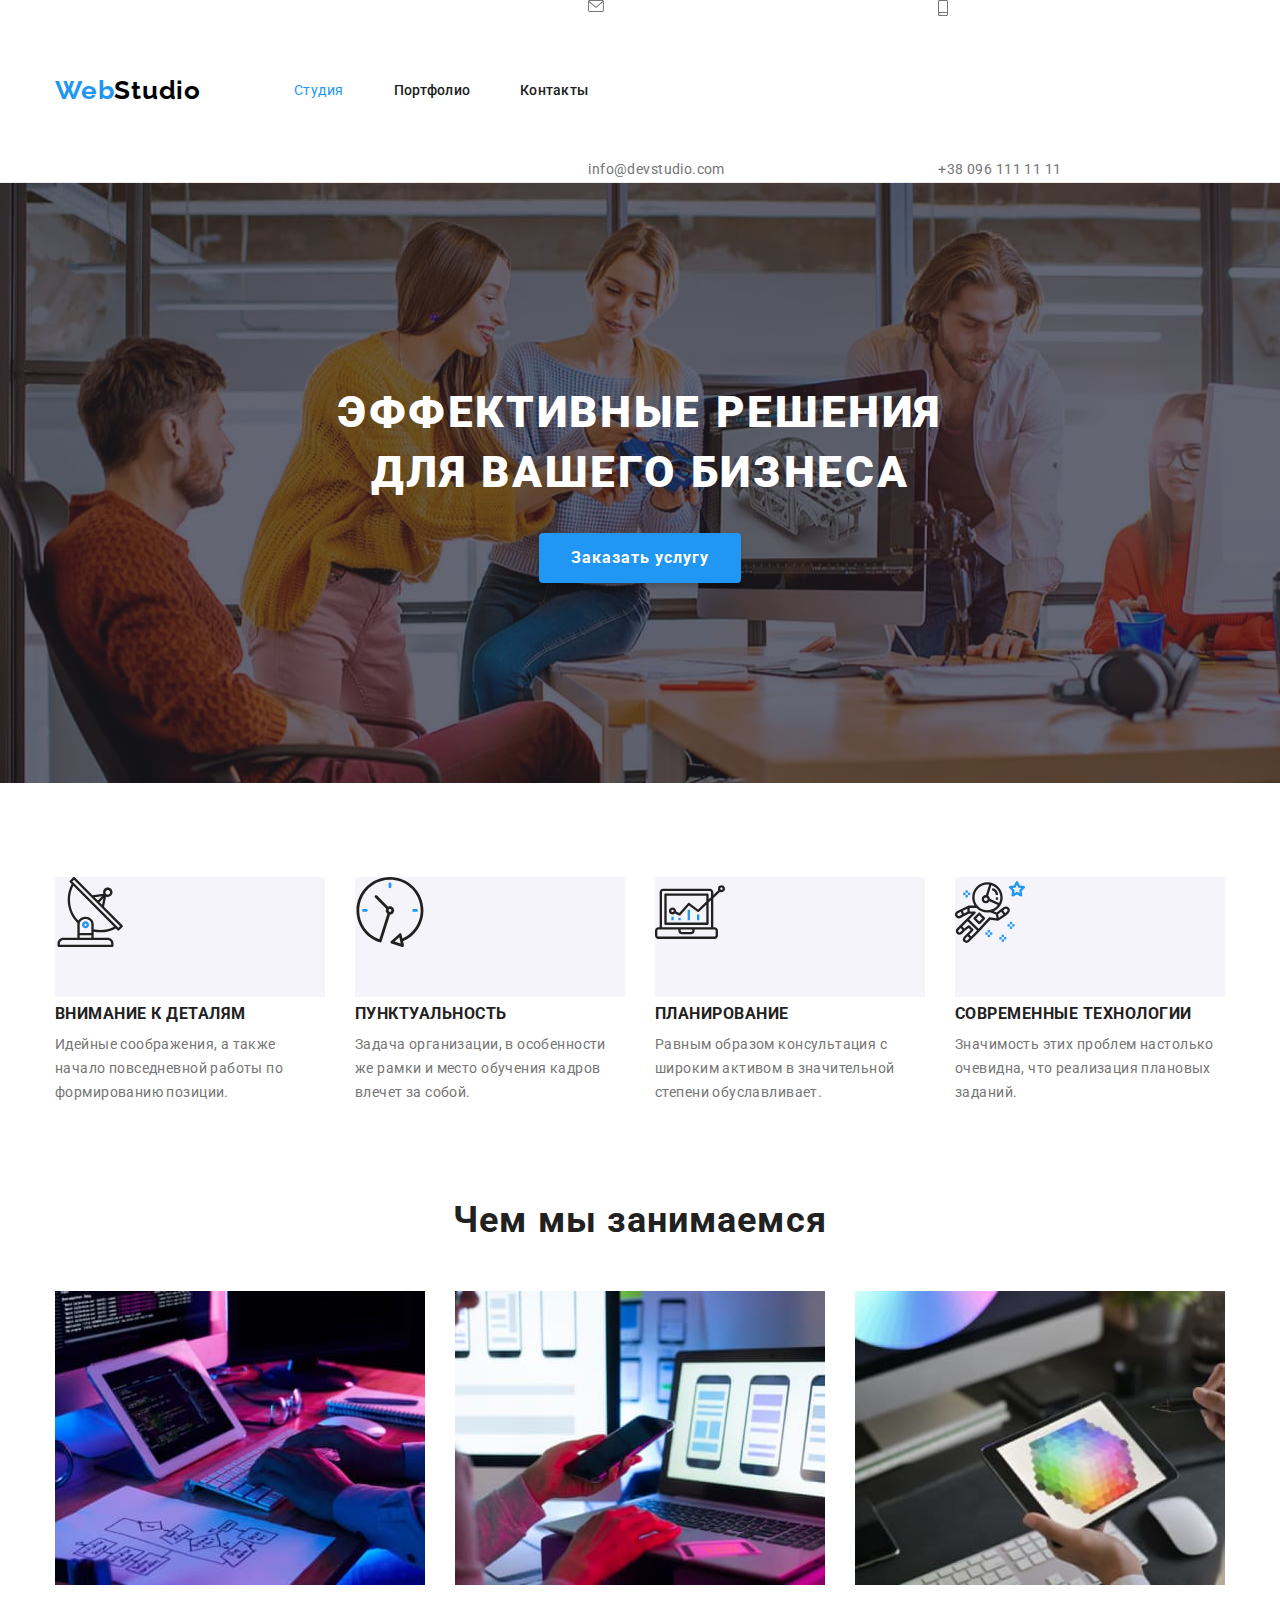
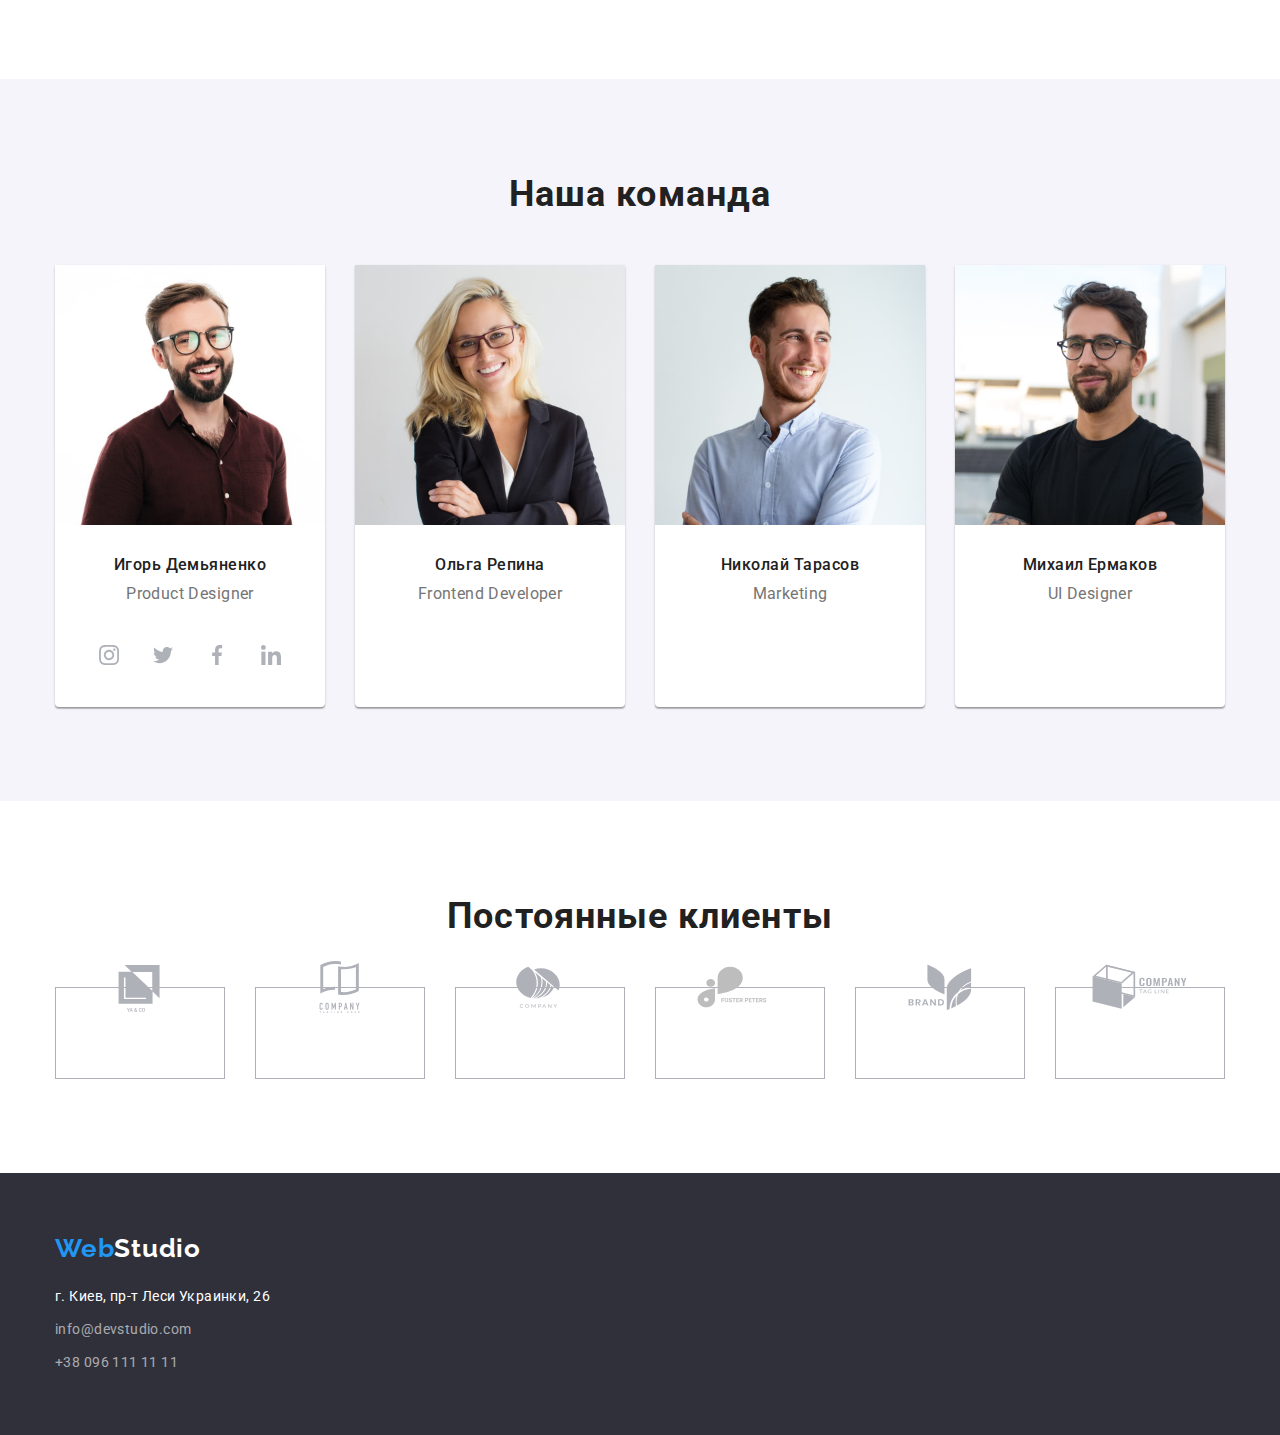
==== index.html @ 969d3e9b "почала ставити свг" ====
<!DOCTYPE html>
<html lang="ru">
  <head class="page-header">
    <meta charset="UTF-8" />
    <meta http-equiv="X-UA-Compatible" content="IE=edge" />
    <meta name="viewport" content="width=device-width, initial-scale=1.0" />
    <title>Студия</title>
    <link
      href="https://fonts.googleapis.com/css2?family=Raleway:wght@700&family=Roboto:wght@400;500;700;900&display=swap"
      rel="stylesheet"
    />
    <link
      rel="stylesheet"
      href="https://cdn.jsdelivr.net/npm/modern-normalize@1.1.0/modern-normalize.min.css"
    />
    <link rel="stylesheet" href="./css/style.css" />
  </head>
  <body>
    <!-- Хедер -->
    <header>
      <!-- Навігація -->

      <div class="container main-header">
        <nav class="navigation">
          <a href="./index.html" lang="en" class="logo"
            >Web<span class="logo-black">Studio</span></a
          >
          <ul class="site-nav">
            <li class="item-nav">
              <a href="./index.html" class="site-nav current">Студия</a>
            </li>

            <li class="item-nav">
              <a href="./portfolio.html" class="link">Портфолио</a>
            </li>

            <li class="item-nav"><a href="" class="link">Контакты</a></li>
          </ul>
        </nav>

        <!-- Контактна інформація -->
        <ul class="contact-info">
          <li class="item-contact">
            <a href="mailto:info@devstudio.com" class="link-contact">
              <svg>
                <use href="./images/icons.svg#mail" width="16" height="12"></use>
              </svg>
              info@devstudio.com</a
            >
          </li>

          <li class="item-contact">
            <a href="tel:+380961111111" class="link-contact">
              <svg>
                <use href="./images/icons.svg#smartphone" width="10" height="16"></use>
              </svg>
              +38 096 111 11 11</a
            >
          </li>
        </ul>
      </div>
    </header>

    <!-- Основний контент -->
    <main>
      <!-- Герой -->
      <section class="hero">
        <div class="container major">
          <div class="hero-position">
            <h1 class="hero-title">Эффективные решения для вашего бизнеса</h1>
          </div>
          <button type="button" class="button maine">Заказать услугу</button>
        </div>
      </section>

      <!-- Наші особливості -->
      <section class="section peculiarities">
        <div class="container">
          <h2 class="visually-hidden">Наши особенности</h2>
          <ul class="benefits">
            <li class="benefits-item">
              <svg class="benefits-icon">
                <use href="./images/icons.svg#antenna" width="70" height="70"></use>
              </svg>
              <h3 class="subtitle">Внимание к деталям</h3>
              <p>
                Идейные соображения, а также начало повседневной работы по формированию позиции.
              </p>
            </li>

            <li class="benefits-item">
              <svg class="benefits-icon">
                <use href="./images/icons.svg#clock" width="70" height="70"></use>
              </svg>
              <h3 class="subtitle">Пунктуальность</h3>
              <p>
                Задача организации, в особенности же рамки и место обучения кадров влечет за собой.
              </p>
            </li>

            <li class="benefits-item">
              <svg class="benefits-icon">
                <use href="./images/icons.svg#diagram" width="70" height="70"></use>
              </svg>
              <h3 class="subtitle">Планирование</h3>
              <p>
                Равным образом консультация с широким активом в значительной степени обуславливает.
              </p>
            </li>

            <li class="benefits-item">
              <svg class="benefits-icon">
                <use href="./images/icons.svg#astronaut" width="70" height="70"></use>
              </svg>
              <h3 class="subtitle">Современные технологии</h3>
              <p>Значимость этих проблем настолько очевидна, что реализация плановых заданий.</p>
            </li>
          </ul>
        </div>
      </section>

      <!-- Чим ми займаємося -->

      <section class="section">
        <div class="container">
          <h2 class="title">Чем мы занимаемся</h2>
          <ul class="services">
            <li class="services-item">
              <img src="./images/work/img.jpg" alt="Пишем код" width="370" height="294" />
            </li>

            <li class="services-item">
              <img src="./images/work/img1.jpg" alt="Дизайн страницы" width="370" height="294" />
            </li>

            <li class="services-item">
              <img
                src="./images/work/img2.jpg"
                alt="Дизайнерское оформление"
                width="370"
                height="294"
              />
            </li>
          </ul>
        </div>
      </section>

      <!-- Наша команда -->
      <section class="section team">
        <div class="container">
          <h2 class="title">Наша команда</h2>
          <ul class="employee-list">
            <li class="employee-card">
              <img
                src="./images/employees/img3.jpg"
                alt="Фото Игоря Демьяненко"
                width="270"
                height="260"
                class="photo"
              />
              <div class="employee-info">
                <h3 class="caption-team">Игорь Демьяненко</h3>
                <p lang="en" class="text">Product Designer</p>
                <ul class="social-list list">
                  <li class="social-list-item">
                    <a href="" class="social-list-link">
                      <svg class="socail-list-icon" width="20" height="20">
                        <use href="./images/icons.svg#instagram"></use>
                      </svg>
                    </a>
                  </li>
                  <li class="social-list-item">
                    <a href="" class="social-list-link">
                      <svg class="socail-list-icon" width="20" height="20">
                        <use href="./images/icons.svg#twitter"></use>
                      </svg>
                    </a>
                  </li>
                  <li class="social-list-item">
                    <a href="" class="social-list-link">
                      <svg class="socail-list-icon" width="20" height="20">
                        <use href="./images/icons.svg#facebook"></use>
                      </svg>
                    </a>
                  </li>
                  <li class="social-list-item">
                    <a href="" class="social-list-link">
                      <svg class="socail-list-icon" width="20" height="20">
                        <use href="./images/icons.svg#linkedin"></use>
                      </svg>
                    </a>
                  </li>
                </ul>
              </div>
            </li>

            <li class="employee-card">
              <img
                src="./images/employees/img4.jpg"
                alt="Фото Ольги Репиной"
                width="270"
                height="260"
                class="photo"
              />
              <div class="employee-info">
                <h3 class="caption-team">Ольга Репина</h3>
                <p lang="en" class="text">Frontend Developer</p>
              </div>
            </li>

            <li class="employee-card">
              <img
                src="./images/employees/img5.jpg"
                alt="Фото Николая Тарасова"
                width="270"
                height="260"
                class="photo"
              />
              <div class="employee-info">
                <h3 class="caption-team">Николай Тарасов</h3>
                <p lang="en" class="text">Marketing</p>
              </div>
            </li>

            <li class="employee-card">
              <img
                src="./images/employees/img6.jpg"
                alt="Фото Михаила Ермакова"
                width="270"
                height="260"
                class="photo"
              />
              <div class="employee-info">
                <h3 class="caption-team">Михаил Ермаков</h3>
                <p lang="en" class="text">UI Designer</p>
              </div>
            </li>
          </ul>
        </div>
      </section>
    </main>

    <section class="section">
      <div class="container">
        <h2 class="title">Постоянные клиенты</h2>
        <ul class="clients-list">
          <li class="clients-item">
            <svg class="clients-icon">
              <use href="./images/icons.svg#logo1" widht="106" height="60"></use>
            </svg>
          </li>
          <li class="clients-item">
            <svg class="clients-icon">
              <use href="./images/icons.svg#logo2" widht="106" height="60"></use>
            </svg>
          </li>
          <li class="clients-item">
            <svg class="clients-icon">
              <use href="./images/icons.svg#logo3" widht="106" height="60"></use>
            </svg>
          </li>
          <li class="clients-item">
            <svg class="clients-icon">
              <use href="./images/icons.svg#logo4" widht="106" height="60"></use>
            </svg>
          </li>
          <li class="clients-item">
            <svg class="clients-icon">
              <use href="./images/icons.svg#logo5" widht="106" height="60"></use>
            </svg>
          </li>
          <li class="clients-item">
            <svg class="clients-icon">
              <use href="./images/icons.svg#logo6" widht="106" height="60"></use>
            </svg>
          </li>
        </ul>
      </div>
    </section>

    <!-- Футер -->
    <footer class="footer basement">
      <div class="container">
        <a href="./index.html" lang="en" class="logo footer">
          Web<span class="logo-white footer">Studio</span></a
        >
        <address>
          <ul class="end-page">
            <li class="address footer-entrance">г. Киев, пр-т Леси Украинки, 26</li>

            <li class="footer-entrance">
              <a href="mailto:info@devstudio.com" class="contact">info@devstudio.com</a>
            </li>

            <li>
              <a href="tel:+380961111111" class="contact">+38 096 111 11 11</a>
            </li>
          </ul>
        </address>
      </div>
    </footer>
  </body>
</html>
---- css/style.css ----
h1,
h2,
h3,
h4,
h5,
h6,
p {
  margin-top: 0;
  margin-bottom: 0;
}

ul,
ol {
  margin-top: 0;
  margin-bottom: 0;
  padding-left: 0;
  list-style: none;
}

img {
  display: block;
}

a {
  text-decoration: none;
}

/* Змінні */
:root {
  --primary-text-color: #757575;
  --title-text-color: #212121;
  --accent-color: #2196f3;
  --background-dark: #2f303a;
  --contrasting-color: #ffffff;
}

/* Боді */
body {
  background-color: var(--contrasting-color);
  color: var(--primary-text-color);
  font-family: Roboto, sans-serif;
  font-size: 14px;
  line-height: 1.71;
  letter-spacing: 0.03em;
}

.button {
  color: var(--contrasting-color);
  background-color: var(--accent-color);
  border: none;
  font-family: inherit;
  cursor: pointer;
  font-weight: 500;
  font-size: 16px;
  line-height: 1.62;
  letter-spacing: 0.03em;
  border-radius: 4px;
}

/* =====================Загальні стилі=============== */

/* ==================Навігація===================== */

header {
  border-bottom: 1px solid #ececec;
}

.container {
  width: 1200px;
  margin-left: auto;
  margin-right: auto;
  padding-left: 15px;
  padding-right: 15px;
}

.section {
  padding-bottom: 94px;
  padding-top: 94px;
}

.main-header,
.site-nav,
.navigation,
.item-nav {
  display: flex;
  align-items: center;
}

.logo {
  font-family: Raleway, sans-serif;
  color: var(--accent-color);
  font-weight: 700;
  font-size: 26px;
  line-height: 1.19;
  letter-spacing: 0.03em;
  margin-right: 93px;
}

.link,
.current {
  color: var(--title-text-color);
  padding: 32px 0;
  display: block;
}

.logo-black {
  color: #000000;
}

.logo-white {
  color: var(--contrasting-color);
}

.site-nav .item-nav:not(:last-child) {
  margin-right: 50px;
}

.site-nav .link {
  font-weight: 500;
  line-height: 1.14;
  letter-spacing: 0.02em;
}

.site-nav .link:hover,
.site-nav .link:focus {
  color: var(--accent-color);
}

.site-nav.current {
  color: var(--accent-color);
}

/* ===================/Навігація====================== */

/* ===================Контактна інформація=========== */

.contact-info {
  display: flex;
  margin-left: auto;
}

.contact-info .link-contact {
  color: var(--primary-text-color);
}

.contact-info .link-contact:hover,
.contact-info .link-contact:focus {
  color: var(--accent-color);
}

.contact-info .item-contact + .item-contact {
  margin-left: 50px;
}

.link-contact {
  padding: 32px 0;
}

/* ===================/Контактна інформація=========== */

.visually-hidden {
  position: absolute;
  width: 1px;
  height: 1px;
  padding: 0;
  margin: -1px;
  overflow: hidden;
  clip: rect(0, 0, 0, 0);
  white-space: nowrap;
  border: 0;
}

.address {
  color: var(--contrasting-color);
  font-style: normal;
}

.contact {
  color: rgba(255, 255, 255, 0.6);
  font-style: normal;
}

.contact:hover,
.contact:focus {
  color: var(--accent-color);
}

.footer {
  background-color: var(--background-dark);
}

.basement {
  padding-top: 60px;
  padding-bottom: 60px;
}

.end-page {
  margin-top: 20px;
}
.footer-entrance {
  margin-bottom: 9px;
}
/* =====================/Загальні стилі=============== */

/* =====================Студія======================== */

/* ====================Герой=========================== */
.hero {
  background-color: var(--background-dark);
  padding: 200px 0;
  background-image: linear-gradient(rgba(47, 48, 58, 0.4), rgba(47, 48, 58, 0.4)),
    url(../images/backgroundimage.jpg);
  background-color: #c4c4c4;
  max-width: 1600px;
  background-size: cover;
}

.container.major {
  text-align: center;
}

.hero-position {
  display: flex;
  justify-content: center;
}

.hero-title {
  color: var(--contrasting-color);
  font-weight: 900;
  font-size: 44px;
  line-height: 1.36;
  text-transform: uppercase;
  letter-spacing: 0.06em;
  width: 696px;
}

.maine {
  display: inline-block;
  padding: 10px 32px;
  font-weight: 700;
  font-size: 16px;
  line-height: 1.88;
  text-align: center;
  letter-spacing: 0.06em;
  box-shadow: 0px 4px 4px rgba(0, 0, 0, 0.15);
  margin-top: 30px;
}

.button.maine:hover,
.button.maine:focus {
  background-color: #188ce8;
}

/* ====================/Герой=========================== */

/* ====================Наши особенности================== */

.peculiarities {
  padding-bottom: 0;
}
.subtitle {
  color: var(--title-text-color);
  font-weight: 700;
  line-height: 1.14;
  letter-spacing: 0.03em;
  text-transform: uppercase;
  margin-bottom: 10px;
}

.benefits {
  display: flex;
}

.benefits-item {
  min-width: 270px;
}

.benefits .benefits-item:not(:last-child) {
  margin-right: 30px;
}

.benefits-icon {
  width: 270px;
  height: 120px;
  background-color: #f5f4fa;
}

/* =======================/Наши особенности==================== */

/* ========================Чем мы занимаемся==================== */

.title {
  color: var(--title-text-color);
  font-weight: 700;
  font-size: 36px;
  line-height: 1.17;
  text-align: center;
  letter-spacing: 0.03em;
  margin-bottom: 50px;
}

.services {
  display: flex;
}

.services .services-item:not(:last-child) {
  margin-right: 30px;
}

/* ========================/Чем мы занимаемся==================== */

/* ======================== Наша команда ========================*/

.team {
  background-color: #f5f4fa;
}
.employee-list {
  display: flex;
  flex-wrap: wrap;
  gap: 30px;
}

.employee-card {
  flex-basis: calc(100%-90px / 4);
  box-shadow: 0px 1px 3px rgba(0, 0, 0, 0.12), 0px 1px 1px rgba(0, 0, 0, 0.14),
    0px 2px 1px rgba(0, 0, 0, 0.2);
  border-radius: 0px 0px 4px 4px;
  width: 270px;
  background-color: var(--contrasting-color);
}

.employee-info {
  padding: 30px 0;
}

.caption-team {
  font-weight: 500;
  font-size: 16px;
  line-height: 1.19;
  letter-spacing: 0.03em;
  color: var(--title-text-color);
  text-align: center;
  margin-bottom: 10px;
}

.text {
  font-size: 16px;
  line-height: 1.19;
  padding-bottom: 30px;
  text-align: center;
}

.social-list {
  display: flex;
  justify-content: center;
  gap: 10px;
}

.social-list-link {
  display: flex;
  justify-content: center;
  align-items: center;
  width: 44px;
  height: 44px;
  border-radius: 50%;
  background-color: #ffffff;
}

.social-list-link:hover,
.social-list-link:focus {
  background-color: var(--contrasting-color);
}

.socail-list-icon {
  fill: #afb1b8;
}

.social-list-link:hover .socail-list-icon,
.social-list-link:focus .socail-list-icon {
  background-color: var(--accent-color);
}

/* =========================Постоянные клиенты================= */
.clients-list {
  display: flex;
  justify-content: center;
  align-items: center;
  gap: 30px;
}

.clients-item {
  display: flex;
  justify-content: center;
  align-items: center;
  border: 1px solid #afb1b8;
  width: 170px;
  height: 92px;
}

.clients-list .clients-item:hover,
.clients-list .clients-item:focus {
  border-color: var(--accent-color);
}

.clients-icon {
  fill: #afb1b8;
}

.clients-icon:hover,
.clients-icon:focus {
  fill: var(--accent-color);
}
/*  ======================/Студія============================ */

/* ======================Портфоліо=========================== */
/* =======================Фильтр============================== */

.button.secondary {
  display: inline-block;
  padding: 6px 22px;
  color: #212121;
  background-color: #f5f4fa;
}

.button.secondary:hover,
.button.secondary:focus {
  color: var(--contrasting-color);
  background-color: var(--accent-color);
}

.button.secondary.current {
  background-color: var(--accent-color);
  color: var(--contrasting-color);
}

.filter {
  display: flex;
  justify-content: center;
  margin-bottom: 50px;
}

.filter .filter-item:not(:last-child) {
  margin-right: 8px;
}

/* =======================/Фильтр============================== */

/* =======================Картотека проектов====================== */
.subject {
  font-weight: 700;
  font-size: 18px;
  line-height: 2;
  letter-spacing: 0.06em;
  color: var(--title-text-color);
  margin-bottom: 4px;
}

.name-projects {
  font-size: 16px;
  line-height: 1.88;
  padding-top: 20px;
  padding-bottom: 20px;
  padding-left: 24px;
  padding-right: 24px;
  border: 1px solid #eeeeee;
}

.card-set {
  display: flex;
  flex-wrap: wrap;
  column-gap: 30px;
  row-gap: 30px;
}

.item {
  width: 370px;
  flex-basis: calc(100%-60px / 3);
}

.item:hover,
.item:focus {
  box-shadow: 0px 1px 1px rgba(0, 0, 0, 0.12), 0px 4px 4px rgba(0, 0, 0, 0.06),
    1px 4px 6px rgba(0, 0, 0, 0.16);
}

/* =======================/Картотека проектов====================== */
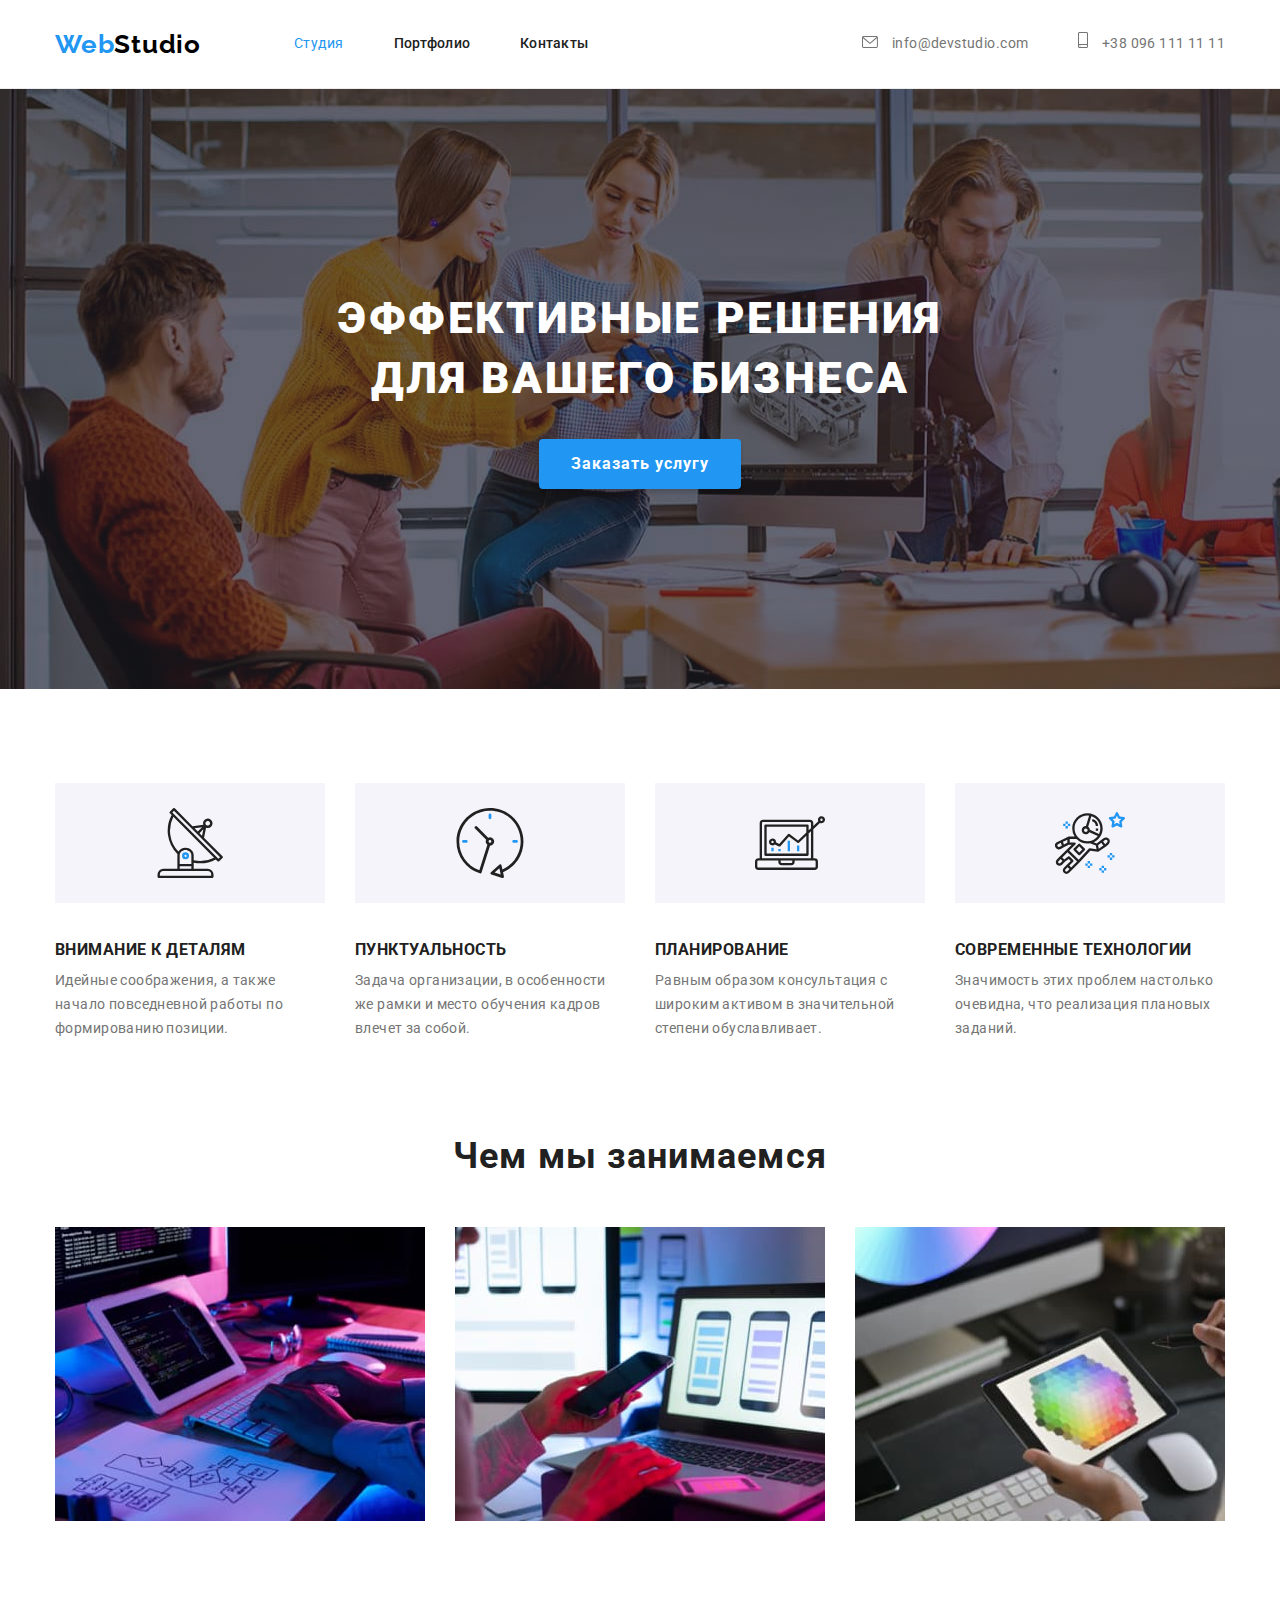
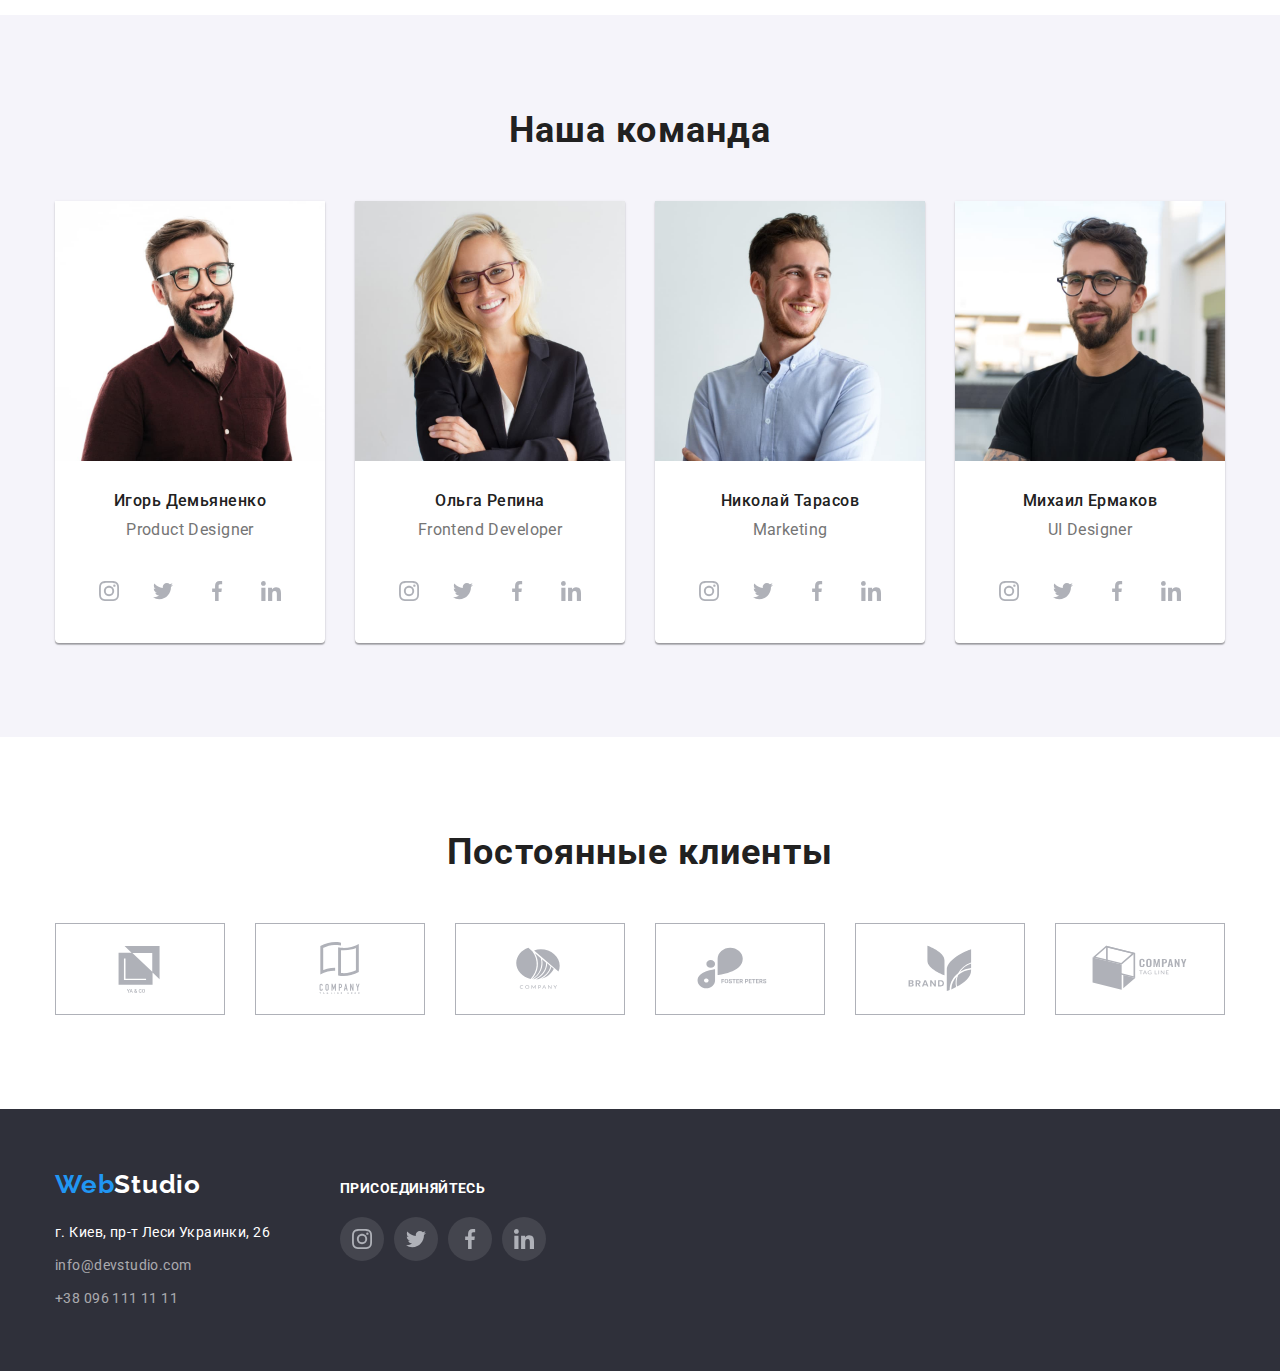
==== commit cb654e1d: "внесла svg" ====
--- a/index.html
+++ b/index.html
@@ -42,8 +42,8 @@
         <ul class="contact-info">
           <li class="item-contact">
             <a href="mailto:info@devstudio.com" class="link-contact">
-              <svg>
-                <use href="./images/icons.svg#mail" width="16" height="12"></use>
+              <svg class="contact-mail">
+                <use href="./images/icons.svg#mail"></use>
               </svg>
               info@devstudio.com</a
             >
@@ -51,8 +51,8 @@
 
           <li class="item-contact">
             <a href="tel:+380961111111" class="link-contact">
-              <svg>
-                <use href="./images/icons.svg#smartphone" width="10" height="16"></use>
+              <svg class="contact-phone">
+                <use href="./images/icons.svg#smartphone"></use>
               </svg>
               +38 096 111 11 11</a
             >
@@ -74,13 +74,14 @@
       </section>
 
       <!-- Наші особливості -->
+
       <section class="section peculiarities">
         <div class="container">
           <h2 class="visually-hidden">Наши особенности</h2>
           <ul class="benefits">
             <li class="benefits-item">
-              <svg class="benefits-icon">
-                <use href="./images/icons.svg#antenna" width="70" height="70"></use>
+              <svg class="benefits-icon" width="70" height="70">
+                <use href="./images/icons.svg#antenna"></use>
               </svg>
               <h3 class="subtitle">Внимание к деталям</h3>
               <p>
@@ -89,8 +90,8 @@
             </li>
 
             <li class="benefits-item">
-              <svg class="benefits-icon">
-                <use href="./images/icons.svg#clock" width="70" height="70"></use>
+              <svg class="benefits-icon" width="70" height="70">
+                <use href="./images/icons.svg#clock"></use>
               </svg>
               <h3 class="subtitle">Пунктуальность</h3>
               <p>
@@ -99,8 +100,8 @@
             </li>
 
             <li class="benefits-item">
-              <svg class="benefits-icon">
-                <use href="./images/icons.svg#diagram" width="70" height="70"></use>
+              <svg class="benefits-icon" width="70" height="70">
+                <use href="./images/icons.svg#diagram"></use>
               </svg>
               <h3 class="subtitle">Планирование</h3>
               <p>
@@ -109,8 +110,8 @@
             </li>
 
             <li class="benefits-item">
-              <svg class="benefits-icon">
-                <use href="./images/icons.svg#astronaut" width="70" height="70"></use>
+              <svg class="benefits-icon" width="70" height="70">
+                <use href="./images/icons.svg#astronaut"></use>
               </svg>
               <h3 class="subtitle">Современные технологии</h3>
               <p>Значимость этих проблем настолько очевидна, что реализация плановых заданий.</p>
@@ -161,7 +162,7 @@
               <div class="employee-info">
                 <h3 class="caption-team">Игорь Демьяненко</h3>
                 <p lang="en" class="text">Product Designer</p>
-                <ul class="social-list list">
+                <ul class="social-list">
                   <li class="social-list-item">
                     <a href="" class="social-list-link">
                       <svg class="socail-list-icon" width="20" height="20">
@@ -205,6 +206,36 @@
               <div class="employee-info">
                 <h3 class="caption-team">Ольга Репина</h3>
                 <p lang="en" class="text">Frontend Developer</p>
+                <ul class="social-list">
+                  <li class="social-list-item">
+                    <a href="" class="social-list-link">
+                      <svg class="socail-list-icon" width="20" height="20">
+                        <use href="./images/icons.svg#instagram"></use>
+                      </svg>
+                    </a>
+                  </li>
+                  <li class="social-list-item">
+                    <a href="" class="social-list-link">
+                      <svg class="socail-list-icon" width="20" height="20">
+                        <use href="./images/icons.svg#twitter"></use>
+                      </svg>
+                    </a>
+                  </li>
+                  <li class="social-list-item">
+                    <a href="" class="social-list-link">
+                      <svg class="socail-list-icon" width="20" height="20">
+                        <use href="./images/icons.svg#facebook"></use>
+                      </svg>
+                    </a>
+                  </li>
+                  <li class="social-list-item">
+                    <a href="" class="social-list-link">
+                      <svg class="socail-list-icon" width="20" height="20">
+                        <use href="./images/icons.svg#linkedin"></use>
+                      </svg>
+                    </a>
+                  </li>
+                </ul>
               </div>
             </li>
 
@@ -219,6 +250,36 @@
               <div class="employee-info">
                 <h3 class="caption-team">Николай Тарасов</h3>
                 <p lang="en" class="text">Marketing</p>
+                <ul class="social-list">
+                  <li class="social-list-item">
+                    <a href="" class="social-list-link">
+                      <svg class="socail-list-icon" width="20" height="20">
+                        <use href="./images/icons.svg#instagram"></use>
+                      </svg>
+                    </a>
+                  </li>
+                  <li class="social-list-item">
+                    <a href="" class="social-list-link">
+                      <svg class="socail-list-icon" width="20" height="20">
+                        <use href="./images/icons.svg#twitter"></use>
+                      </svg>
+                    </a>
+                  </li>
+                  <li class="social-list-item">
+                    <a href="" class="social-list-link">
+                      <svg class="socail-list-icon" width="20" height="20">
+                        <use href="./images/icons.svg#facebook"></use>
+                      </svg>
+                    </a>
+                  </li>
+                  <li class="social-list-item">
+                    <a href="" class="social-list-link">
+                      <svg class="socail-list-icon" width="20" height="20">
+                        <use href="./images/icons.svg#linkedin"></use>
+                      </svg>
+                    </a>
+                  </li>
+                </ul>
               </div>
             </li>
 
@@ -233,6 +294,36 @@
               <div class="employee-info">
                 <h3 class="caption-team">Михаил Ермаков</h3>
                 <p lang="en" class="text">UI Designer</p>
+                <ul class="social-list">
+                  <li class="social-list-item">
+                    <a href="" class="social-list-link">
+                      <svg class="socail-list-icon" width="20" height="20">
+                        <use href="./images/icons.svg#instagram"></use>
+                      </svg>
+                    </a>
+                  </li>
+                  <li class="social-list-item">
+                    <a href="" class="social-list-link">
+                      <svg class="socail-list-icon" width="20" height="20">
+                        <use href="./images/icons.svg#twitter"></use>
+                      </svg>
+                    </a>
+                  </li>
+                  <li class="social-list-item">
+                    <a href="" class="social-list-link">
+                      <svg class="socail-list-icon" width="20" height="20">
+                        <use href="./images/icons.svg#facebook"></use>
+                      </svg>
+                    </a>
+                  </li>
+                  <li class="social-list-item">
+                    <a href="" class="social-list-link">
+                      <svg class="socail-list-icon" width="20" height="20">
+                        <use href="./images/icons.svg#linkedin"></use>
+                      </svg>
+                    </a>
+                  </li>
+                </ul>
               </div>
             </li>
           </ul>
@@ -245,33 +336,33 @@
         <h2 class="title">Постоянные клиенты</h2>
         <ul class="clients-list">
           <li class="clients-item">
-            <svg class="clients-icon">
-              <use href="./images/icons.svg#logo1" widht="106" height="60"></use>
-            </svg>
-          </li>
-          <li class="clients-item">
-            <svg class="clients-icon">
-              <use href="./images/icons.svg#logo2" widht="106" height="60"></use>
-            </svg>
-          </li>
-          <li class="clients-item">
-            <svg class="clients-icon">
-              <use href="./images/icons.svg#logo3" widht="106" height="60"></use>
-            </svg>
-          </li>
-          <li class="clients-item">
-            <svg class="clients-icon">
-              <use href="./images/icons.svg#logo4" widht="106" height="60"></use>
-            </svg>
-          </li>
-          <li class="clients-item">
-            <svg class="clients-icon">
-              <use href="./images/icons.svg#logo5" widht="106" height="60"></use>
-            </svg>
-          </li>
-          <li class="clients-item">
-            <svg class="clients-icon">
-              <use href="./images/icons.svg#logo6" widht="106" height="60"></use>
+            <svg class="clients-icon" widht="106" height="60">
+              <use href="./images/icons.svg#logo1"></use>
+            </svg>
+          </li>
+          <li class="clients-item">
+            <svg class="clients-icon" widht="106" height="60">
+              <use href="./images/icons.svg#logo2"></use>
+            </svg>
+          </li>
+          <li class="clients-item">
+            <svg class="clients-icon" widht="106" height="60">
+              <use href="./images/icons.svg#logo3"></use>
+            </svg>
+          </li>
+          <li class="clients-item">
+            <svg class="clients-icon" widht="106" height="60">
+              <use href="./images/icons.svg#logo4"></use>
+            </svg>
+          </li>
+          <li class="clients-item">
+            <svg class="clients-icon" widht="106" height="60">
+              <use href="./images/icons.svg#logo5"></use>
+            </svg>
+          </li>
+          <li class="clients-item">
+            <svg class="clients-icon" widht="106" height="60">
+              <use href="./images/icons.svg#logo6"></use>
             </svg>
           </li>
         </ul>
@@ -280,23 +371,58 @@
 
     <!-- Футер -->
     <footer class="footer basement">
-      <div class="container">
-        <a href="./index.html" lang="en" class="logo footer">
-          Web<span class="logo-white footer">Studio</span></a
-        >
-        <address>
-          <ul class="end-page">
-            <li class="address footer-entrance">г. Киев, пр-т Леси Украинки, 26</li>
-
-            <li class="footer-entrance">
-              <a href="mailto:info@devstudio.com" class="contact">info@devstudio.com</a>
-            </li>
-
-            <li>
-              <a href="tel:+380961111111" class="contact">+38 096 111 11 11</a>
+      <div class="container cellar">
+        <div class="company-address">
+          <a href="./index.html" lang="en" class="logo footer">
+            Web<span class="logo-white footer">Studio</span></a
+          >
+          <address>
+            <ul class="end-page">
+              <li class="address footer-entrance">г. Киев, пр-т Леси Украинки, 26</li>
+
+              <li class="footer-entrance">
+                <a href="mailto:info@devstudio.com" class="contact">info@devstudio.com</a>
+              </li>
+
+              <li>
+                <a href="tel:+380961111111" class="contact">+38 096 111 11 11</a>
+              </li>
+            </ul>
+          </address>
+        </div>
+        <div>
+          <p class="subtitle-invitation">присоединяйтесь</p>
+          <ul class="social-list">
+            <li class="social-list-item">
+              <a href="" class="social-list-link-footer">
+                <svg class="socail-list-icon" width="20" height="20">
+                  <use href="./images/icons.svg#instagram"></use>
+                </svg>
+              </a>
+            </li>
+            <li class="social-list-item">
+              <a href="" class="social-list-link-footer">
+                <svg class="socail-list-icon" width="20" height="20">
+                  <use href="./images/icons.svg#twitter"></use>
+                </svg>
+              </a>
+            </li>
+            <li class="social-list-item">
+              <a href="" class="social-list-link-footer">
+                <svg class="socail-list-icon" width="20" height="20">
+                  <use href="./images/icons.svg#facebook"></use>
+                </svg>
+              </a>
+            </li>
+            <li class="social-list-item">
+              <a href="" class="social-list-link-footer">
+                <svg class="socail-list-icon" width="20" height="20">
+                  <use href="./images/icons.svg#linkedin"></use>
+                </svg>
+              </a>
             </li>
           </ul>
-        </address>
+        </div>
       </div>
     </footer>
   </body>
--- a/css/style.css
+++ b/css/style.css
@@ -32,6 +32,8 @@
   --accent-color: #2196f3;
   --background-dark: #2f303a;
   --contrasting-color: #ffffff;
+  --svg-color: #afb1b8;
+  --background-secondary-color: #f5f4fa;
 }
 
 /* Боді */
@@ -156,8 +158,33 @@
   padding: 32px 0;
 }
 
+.contact-mail {
+  width: 16px;
+  height: 12px;
+  fill: #757575;
+  margin-right: 10px;
+}
+
+.contact-phone {
+  width: 10px;
+  height: 16px;
+  fill: #757575;
+  margin-right: 10px;
+}
+
+.contact-mail:hover,
+.contact-mail:focus {
+  fill: var(--accent-color);
+}
+
+.contact-phone:hover,
+.contact-phone:focus {
+  fill: var(--accent-color);
+}
+
 /* ===================/Контактна інформація=========== */
 
+/* ===================Footer============================ */
 .visually-hidden {
   position: absolute;
   width: 1px;
@@ -173,6 +200,7 @@
 .address {
   color: var(--contrasting-color);
   font-style: normal;
+  margin-right: 70px;
 }
 
 .contact {
@@ -200,18 +228,47 @@
 .footer-entrance {
   margin-bottom: 9px;
 }
+
+.subtitle-invitation {
+  color: var(--contrasting-color);
+  font-weight: 700;
+  line-height: 1.14;
+  letter-spacing: 0.03em;
+  text-transform: uppercase;
+  margin-bottom: 20px;
+  margin-top: 12px;
+}
+
+.cellar {
+  display: flex;
+}
+
+.social-list-link-footer {
+  display: flex;
+  justify-content: center;
+  align-items: center;
+  width: 44px;
+  height: 44px;
+  border-radius: 50%;
+  background-color: rgba(255, 255, 255, 0.1);
+}
+
+.social-list-link-footer:hover,
+.social-list-link-footer:focus {
+  background-color: var(--accent-color);
+}
+/* ===================/Footer============================ */
+
 /* =====================/Загальні стилі=============== */
 
 /* =====================Студія======================== */
 
 /* ====================Герой=========================== */
 .hero {
-  background-color: var(--background-dark);
   padding: 200px 0;
   background-image: linear-gradient(rgba(47, 48, 58, 0.4), rgba(47, 48, 58, 0.4)),
     url(../images/backgroundimage.jpg);
   background-color: #c4c4c4;
-  max-width: 1600px;
   background-size: cover;
 }
 
@@ -265,6 +322,7 @@
   letter-spacing: 0.03em;
   text-transform: uppercase;
   margin-bottom: 10px;
+  margin-top: 30px;
 }
 
 .benefits {
@@ -282,7 +340,8 @@
 .benefits-icon {
   width: 270px;
   height: 120px;
-  background-color: #f5f4fa;
+  background-color: var(--background-secondary-color);
+  padding: 25px 100px;
 }
 
 /* =======================/Наши особенности==================== */
@@ -312,8 +371,9 @@
 /* ======================== Наша команда ========================*/
 
 .team {
-  background-color: #f5f4fa;
-}
+  background-color: var(--background-secondary-color);
+}
+
 .employee-list {
   display: flex;
   flex-wrap: wrap;
@@ -363,21 +423,26 @@
   width: 44px;
   height: 44px;
   border-radius: 50%;
-  background-color: #ffffff;
-}
+  background-color: var(--contrasting-color);
+}
+
+/* .social-list-link:hover,
+.social-list-link:focus {
+  background-color: var(--contrasting-color);
+} */
 
 .social-list-link:hover,
 .social-list-link:focus {
-  background-color: var(--contrasting-color);
+  background-color: var(--accent-color);
 }
 
 .socail-list-icon {
-  fill: #afb1b8;
-}
-
-.social-list-link:hover .socail-list-icon,
-.social-list-link:focus .socail-list-icon {
-  background-color: var(--accent-color);
+  fill: var(--svg-color);
+}
+
+.socail-list-icon:hover,
+.socail-list-icon:focus {
+  fill: var(--contrasting-color);
 }
 
 /* =========================Постоянные клиенты================= */
@@ -386,13 +451,14 @@
   justify-content: center;
   align-items: center;
   gap: 30px;
+  flex-wrap: wrap;
 }
 
 .clients-item {
   display: flex;
   justify-content: center;
   align-items: center;
-  border: 1px solid #afb1b8;
+  border: 1px solid var(--svg-color);
   width: 170px;
   height: 92px;
 }
@@ -403,7 +469,7 @@
 }
 
 .clients-icon {
-  fill: #afb1b8;
+  fill: var(--svg-color);
 }
 
 .clients-icon:hover,
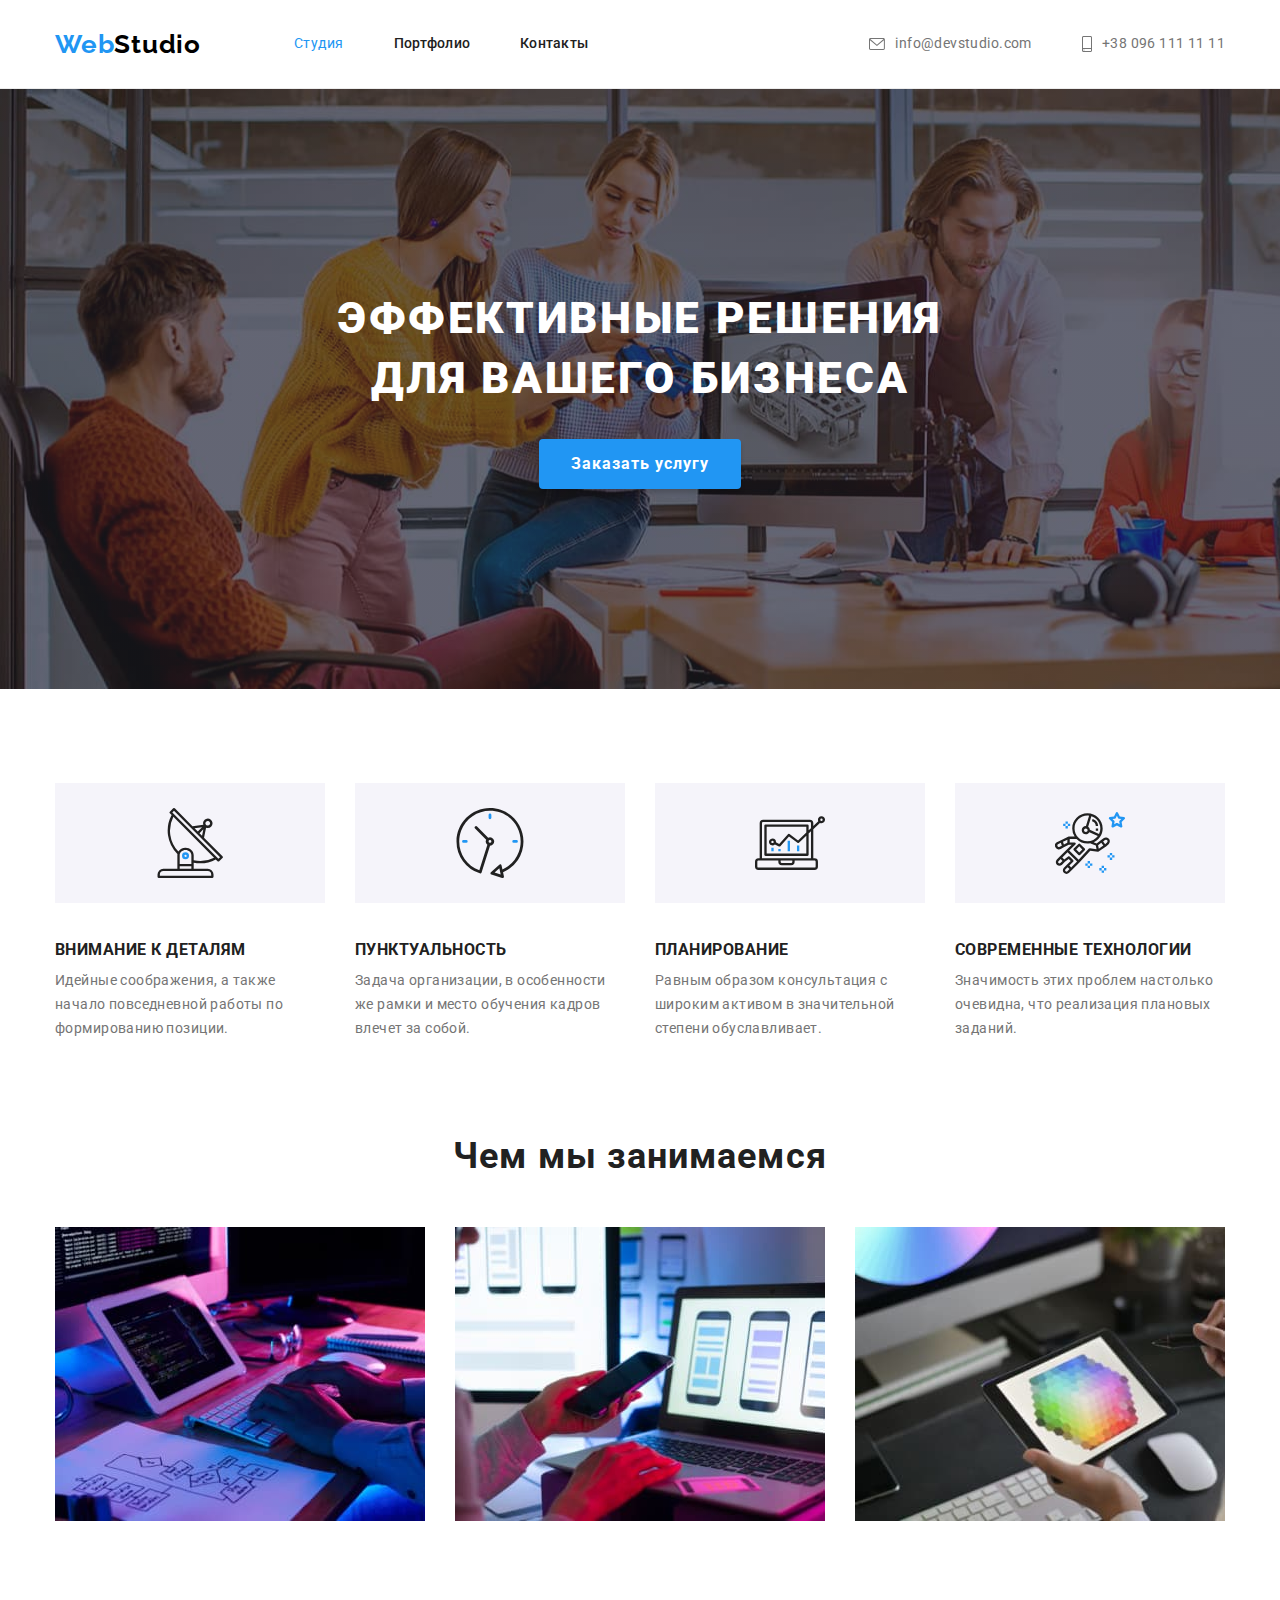
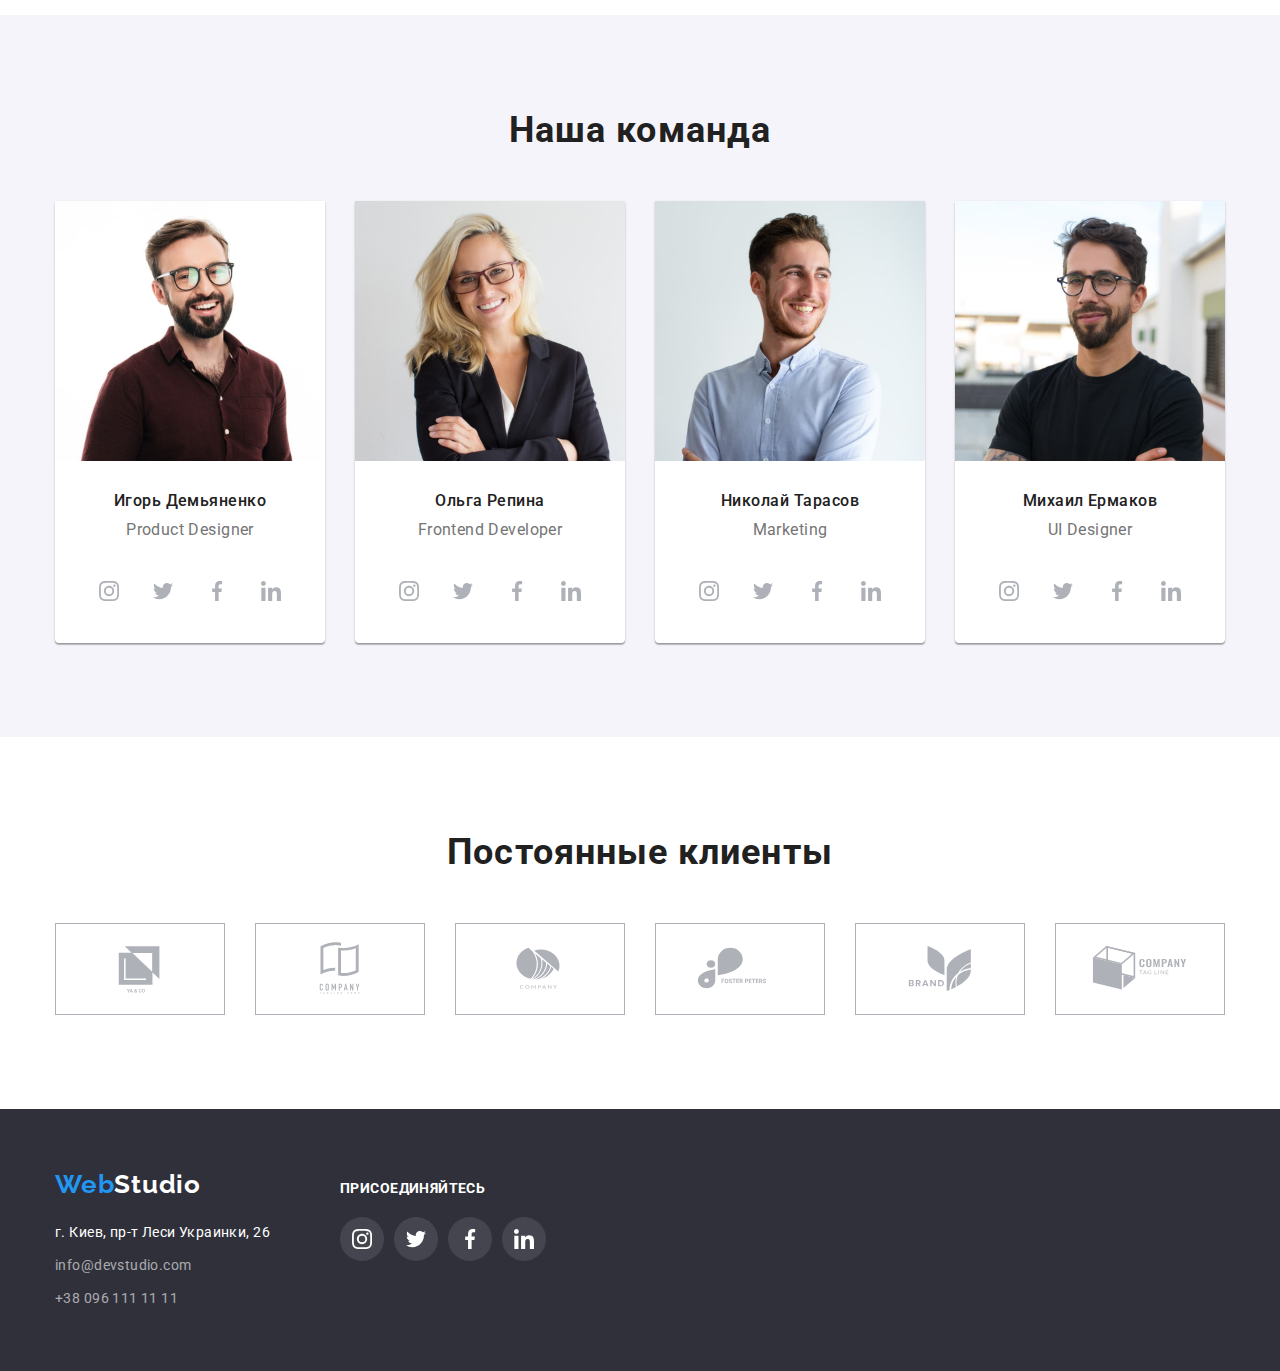
==== commit 58a21d7b: "ДЗ№4" ====
--- a/index.html
+++ b/index.html
@@ -165,28 +165,28 @@
                 <ul class="social-list">
                   <li class="social-list-item">
                     <a href="" class="social-list-link">
-                      <svg class="socail-list-icon" width="20" height="20">
+                      <svg class="social-list-icon" width="20" height="20">
                         <use href="./images/icons.svg#instagram"></use>
                       </svg>
                     </a>
                   </li>
                   <li class="social-list-item">
                     <a href="" class="social-list-link">
-                      <svg class="socail-list-icon" width="20" height="20">
+                      <svg class="social-list-icon" width="20" height="20">
                         <use href="./images/icons.svg#twitter"></use>
                       </svg>
                     </a>
                   </li>
                   <li class="social-list-item">
                     <a href="" class="social-list-link">
-                      <svg class="socail-list-icon" width="20" height="20">
+                      <svg class="social-list-icon" width="20" height="20">
                         <use href="./images/icons.svg#facebook"></use>
                       </svg>
                     </a>
                   </li>
                   <li class="social-list-item">
                     <a href="" class="social-list-link">
-                      <svg class="socail-list-icon" width="20" height="20">
+                      <svg class="social-list-icon" width="20" height="20">
                         <use href="./images/icons.svg#linkedin"></use>
                       </svg>
                     </a>
@@ -209,28 +209,28 @@
                 <ul class="social-list">
                   <li class="social-list-item">
                     <a href="" class="social-list-link">
-                      <svg class="socail-list-icon" width="20" height="20">
+                      <svg class="social-list-icon" width="20" height="20">
                         <use href="./images/icons.svg#instagram"></use>
                       </svg>
                     </a>
                   </li>
                   <li class="social-list-item">
                     <a href="" class="social-list-link">
-                      <svg class="socail-list-icon" width="20" height="20">
+                      <svg class="social-list-icon" width="20" height="20">
                         <use href="./images/icons.svg#twitter"></use>
                       </svg>
                     </a>
                   </li>
                   <li class="social-list-item">
                     <a href="" class="social-list-link">
-                      <svg class="socail-list-icon" width="20" height="20">
+                      <svg class="social-list-icon" width="20" height="20">
                         <use href="./images/icons.svg#facebook"></use>
                       </svg>
                     </a>
                   </li>
                   <li class="social-list-item">
                     <a href="" class="social-list-link">
-                      <svg class="socail-list-icon" width="20" height="20">
+                      <svg class="social-list-icon" width="20" height="20">
                         <use href="./images/icons.svg#linkedin"></use>
                       </svg>
                     </a>
@@ -253,28 +253,28 @@
                 <ul class="social-list">
                   <li class="social-list-item">
                     <a href="" class="social-list-link">
-                      <svg class="socail-list-icon" width="20" height="20">
+                      <svg class="social-list-icon" width="20" height="20">
                         <use href="./images/icons.svg#instagram"></use>
                       </svg>
                     </a>
                   </li>
                   <li class="social-list-item">
                     <a href="" class="social-list-link">
-                      <svg class="socail-list-icon" width="20" height="20">
+                      <svg class="social-list-icon" width="20" height="20">
                         <use href="./images/icons.svg#twitter"></use>
                       </svg>
                     </a>
                   </li>
                   <li class="social-list-item">
                     <a href="" class="social-list-link">
-                      <svg class="socail-list-icon" width="20" height="20">
+                      <svg class="social-list-icon" width="20" height="20">
                         <use href="./images/icons.svg#facebook"></use>
                       </svg>
                     </a>
                   </li>
                   <li class="social-list-item">
                     <a href="" class="social-list-link">
-                      <svg class="socail-list-icon" width="20" height="20">
+                      <svg class="social-list-icon" width="20" height="20">
                         <use href="./images/icons.svg#linkedin"></use>
                       </svg>
                     </a>
@@ -297,28 +297,28 @@
                 <ul class="social-list">
                   <li class="social-list-item">
                     <a href="" class="social-list-link">
-                      <svg class="socail-list-icon" width="20" height="20">
+                      <svg class="social-list-icon" width="20" height="20">
                         <use href="./images/icons.svg#instagram"></use>
                       </svg>
                     </a>
                   </li>
                   <li class="social-list-item">
                     <a href="" class="social-list-link">
-                      <svg class="socail-list-icon" width="20" height="20">
+                      <svg class="social-list-icon" width="20" height="20">
                         <use href="./images/icons.svg#twitter"></use>
                       </svg>
                     </a>
                   </li>
                   <li class="social-list-item">
                     <a href="" class="social-list-link">
-                      <svg class="socail-list-icon" width="20" height="20">
+                      <svg class="social-list-icon" width="20" height="20">
                         <use href="./images/icons.svg#facebook"></use>
                       </svg>
                     </a>
                   </li>
                   <li class="social-list-item">
                     <a href="" class="social-list-link">
-                      <svg class="socail-list-icon" width="20" height="20">
+                      <svg class="social-list-icon" width="20" height="20">
                         <use href="./images/icons.svg#linkedin"></use>
                       </svg>
                     </a>
@@ -336,32 +336,32 @@
         <h2 class="title">Постоянные клиенты</h2>
         <ul class="clients-list">
           <li class="clients-item">
-            <svg class="clients-icon" widht="106" height="60">
+            <svg class="clients-icon" width="106" height="60">
               <use href="./images/icons.svg#logo1"></use>
             </svg>
           </li>
           <li class="clients-item">
-            <svg class="clients-icon" widht="106" height="60">
+            <svg class="clients-icon" width="106" height="60">
               <use href="./images/icons.svg#logo2"></use>
             </svg>
           </li>
           <li class="clients-item">
-            <svg class="clients-icon" widht="106" height="60">
+            <svg class="clients-icon" width="106" height="60">
               <use href="./images/icons.svg#logo3"></use>
             </svg>
           </li>
           <li class="clients-item">
-            <svg class="clients-icon" widht="106" height="60">
+            <svg class="clients-icon" width="106" height="60">
               <use href="./images/icons.svg#logo4"></use>
             </svg>
           </li>
           <li class="clients-item">
-            <svg class="clients-icon" widht="106" height="60">
+            <svg class="clients-icon" width="106" height="60">
               <use href="./images/icons.svg#logo5"></use>
             </svg>
           </li>
           <li class="clients-item">
-            <svg class="clients-icon" widht="106" height="60">
+            <svg class="clients-icon" width="106" height="60">
               <use href="./images/icons.svg#logo6"></use>
             </svg>
           </li>
@@ -395,28 +395,28 @@
           <ul class="social-list">
             <li class="social-list-item">
               <a href="" class="social-list-link-footer">
-                <svg class="socail-list-icon" width="20" height="20">
+                <svg class="social-list-icon" width="20" height="20">
                   <use href="./images/icons.svg#instagram"></use>
                 </svg>
               </a>
             </li>
             <li class="social-list-item">
               <a href="" class="social-list-link-footer">
-                <svg class="socail-list-icon" width="20" height="20">
+                <svg class="social-list-icon" width="20" height="20">
                   <use href="./images/icons.svg#twitter"></use>
                 </svg>
               </a>
             </li>
             <li class="social-list-item">
               <a href="" class="social-list-link-footer">
-                <svg class="socail-list-icon" width="20" height="20">
+                <svg class="social-list-icon" width="20" height="20">
                   <use href="./images/icons.svg#facebook"></use>
                 </svg>
               </a>
             </li>
             <li class="social-list-item">
               <a href="" class="social-list-link-footer">
-                <svg class="socail-list-icon" width="20" height="20">
+                <svg class="social-list-icon" width="20" height="20">
                   <use href="./images/icons.svg#linkedin"></use>
                 </svg>
               </a>
--- a/css/style.css
+++ b/css/style.css
@@ -156,6 +156,8 @@
 
 .link-contact {
   padding: 32px 0;
+  display: flex;
+  align-items: center;
 }
 
 .contact-mail {
@@ -251,6 +253,7 @@
   height: 44px;
   border-radius: 50%;
   background-color: rgba(255, 255, 255, 0.1);
+  fill: var(--contrasting-color);
 }
 
 .social-list-link-footer:hover,
@@ -424,24 +427,12 @@
   height: 44px;
   border-radius: 50%;
   background-color: var(--contrasting-color);
-}
-
-/* .social-list-link:hover,
-.social-list-link:focus {
-  background-color: var(--contrasting-color);
-} */
+  fill: var(--svg-color);
+}
 
 .social-list-link:hover,
 .social-list-link:focus {
   background-color: var(--accent-color);
-}
-
-.socail-list-icon {
-  fill: var(--svg-color);
-}
-
-.socail-list-icon:hover,
-.socail-list-icon:focus {
   fill: var(--contrasting-color);
 }
 
@@ -492,6 +483,8 @@
 .button.secondary:focus {
   color: var(--contrasting-color);
   background-color: var(--accent-color);
+  box-shadow: 0px 3px 1px rgba(0, 0, 0, 0.1), 0px 1px 2px rgba(0, 0, 0, 0.08),
+    0px 2px 2px rgba(0, 0, 0, 0.12);
 }
 
 .button.secondary.current {
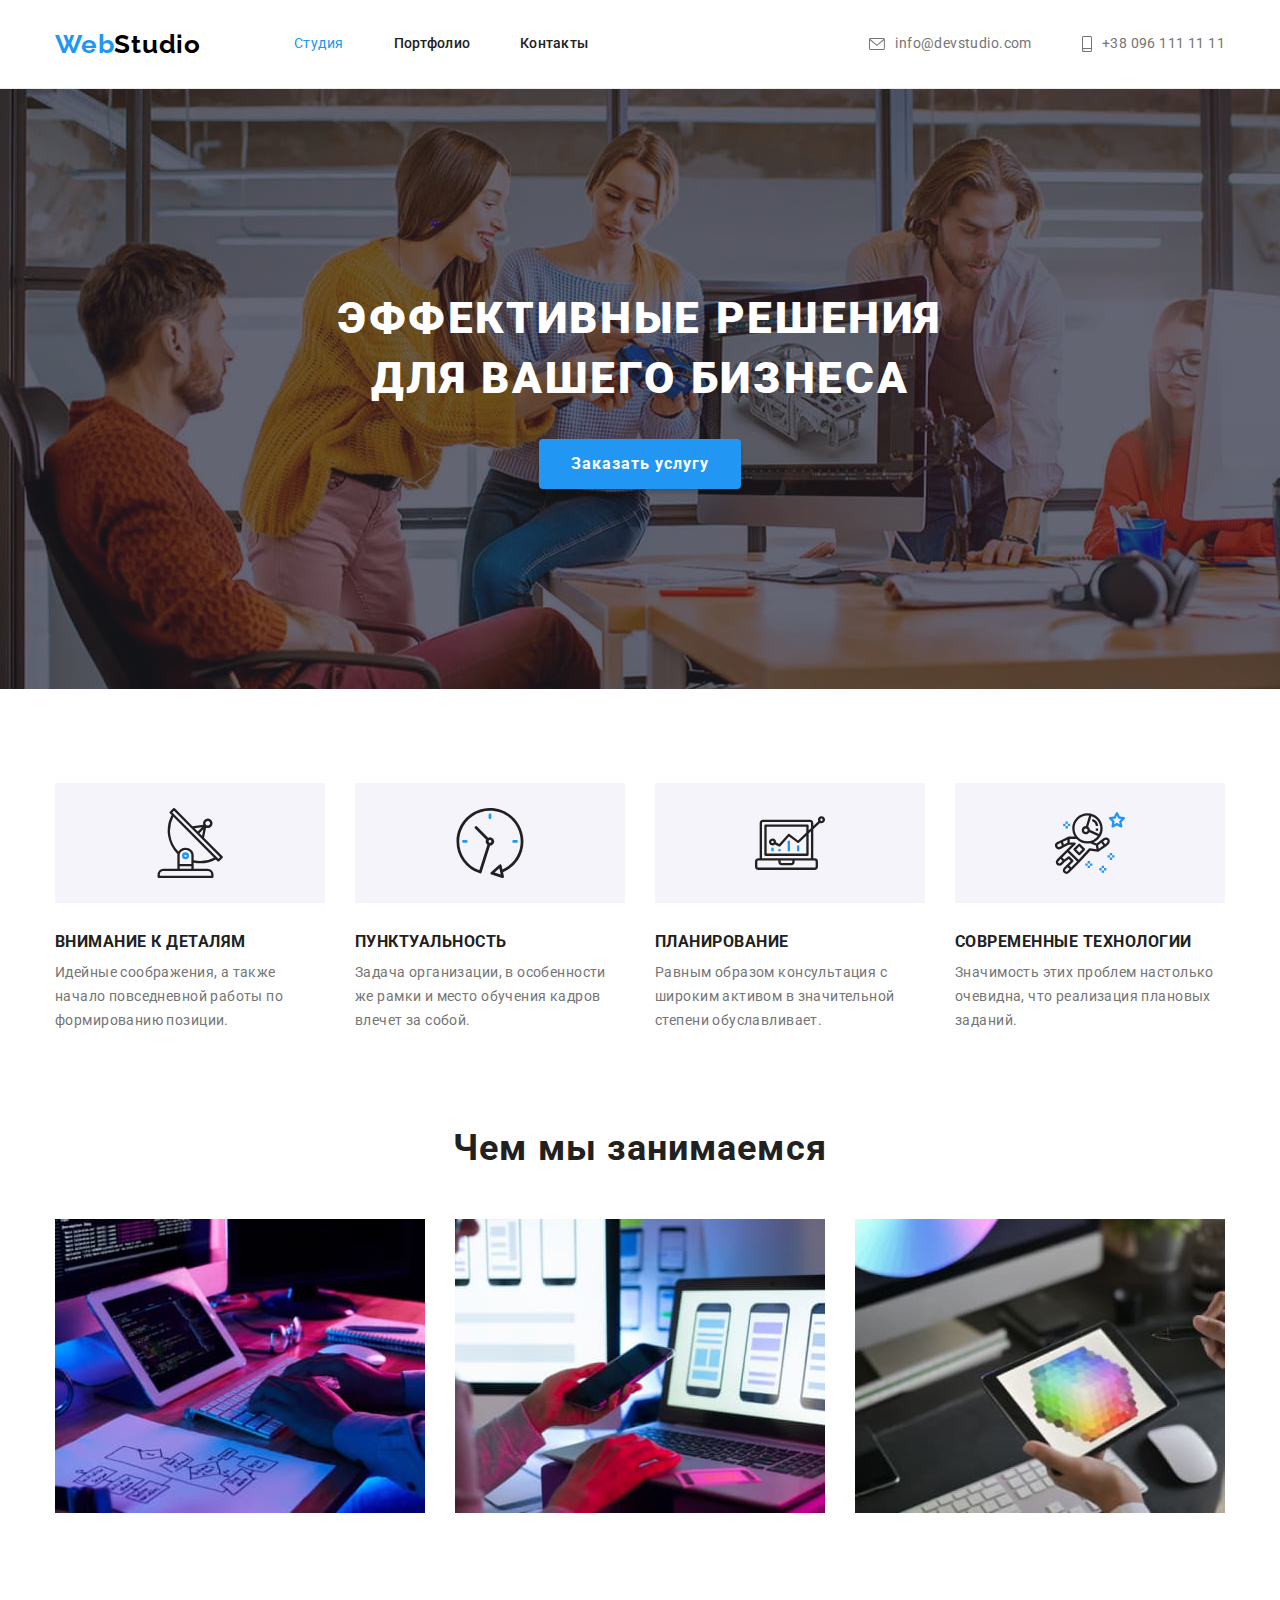
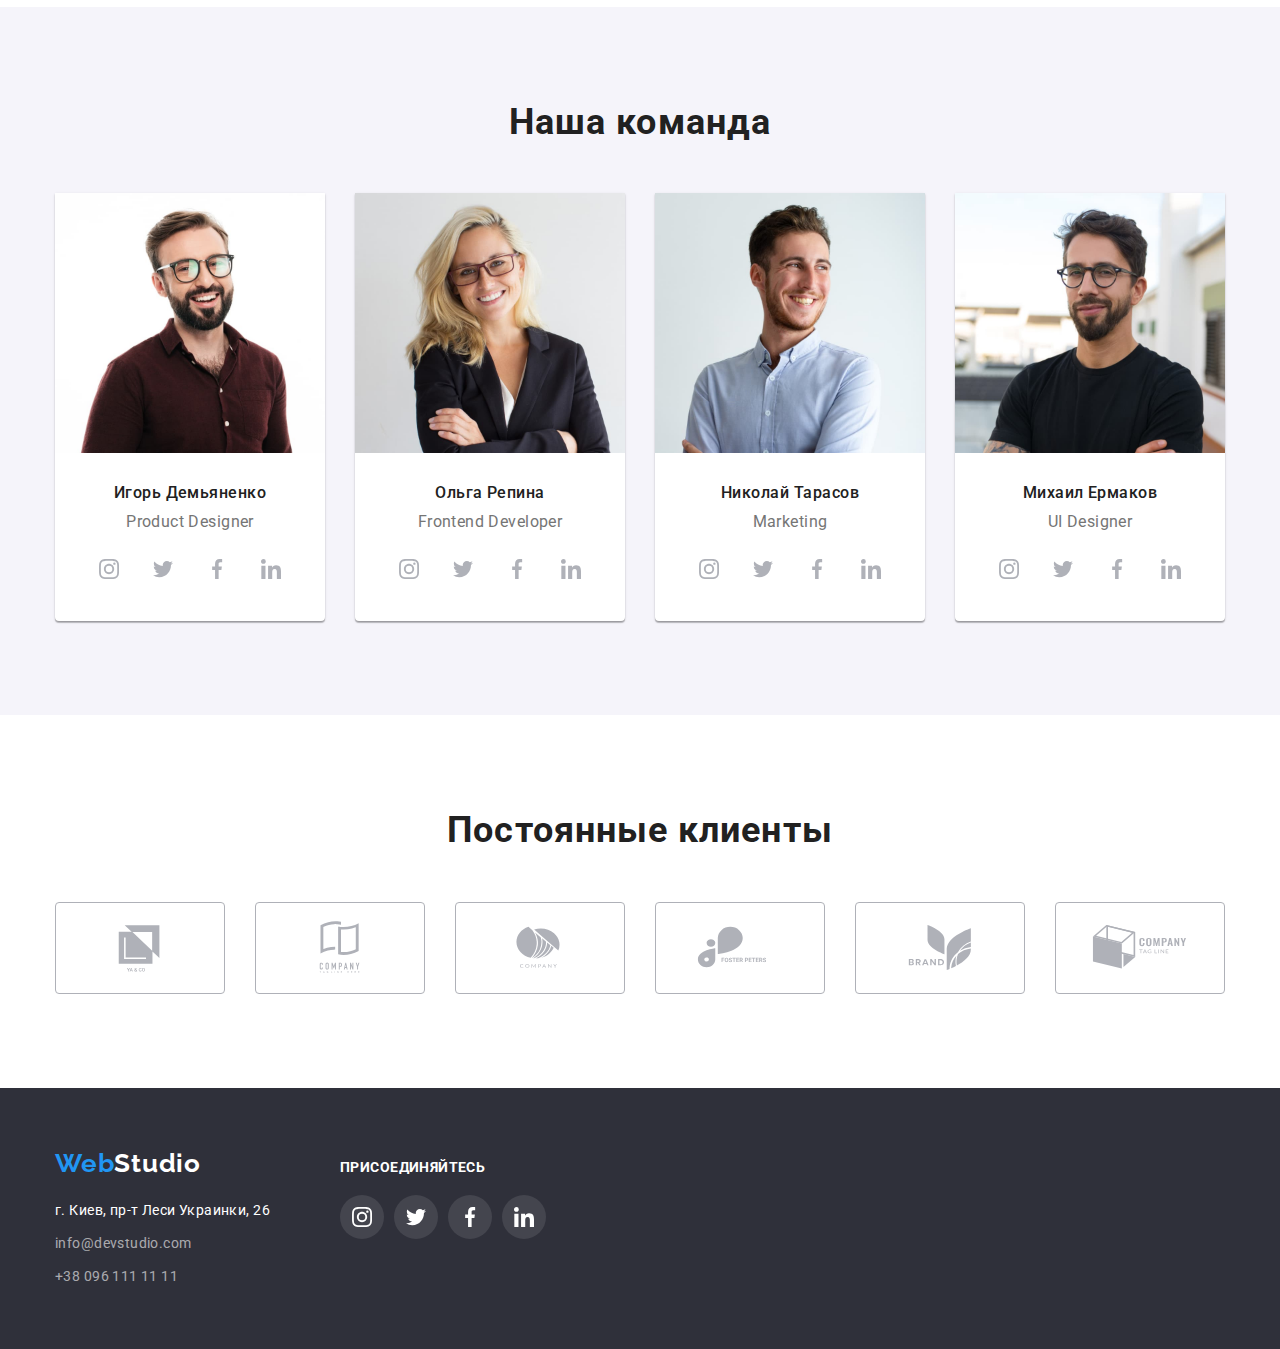
==== commit 7ca16a02: "ДЗ№4 з правками" ====
--- a/index.html
+++ b/index.html
@@ -18,7 +18,7 @@
   <body>
     <!-- Хедер -->
     <header>
-      <!-- Навігація -->
+      <!-- Навигация -->
 
       <div class="container main-header">
         <nav class="navigation">
@@ -38,7 +38,7 @@
           </ul>
         </nav>
 
-        <!-- Контактна інформація -->
+        <!-- Контактная информация -->
         <ul class="contact-info">
           <li class="item-contact">
             <a href="mailto:info@devstudio.com" class="link-contact">
@@ -61,7 +61,7 @@
       </div>
     </header>
 
-    <!-- Основний контент -->
+    <!-- Основной контент -->
     <main>
       <!-- Герой -->
       <section class="hero">
@@ -73,16 +73,18 @@
         </div>
       </section>
 
-      <!-- Наші особливості -->
+      <!-- Наши особенности -->
 
       <section class="section peculiarities">
         <div class="container">
           <h2 class="visually-hidden">Наши особенности</h2>
           <ul class="benefits">
             <li class="benefits-item">
-              <svg class="benefits-icon" width="70" height="70">
-                <use href="./images/icons.svg#antenna"></use>
-              </svg>
+              <div class="wrapper">
+                <svg class="benefits-icon" width="70" height="70">
+                  <use href="./images/icons.svg#antenna"></use>
+                </svg>
+              </div>
               <h3 class="subtitle">Внимание к деталям</h3>
               <p>
                 Идейные соображения, а также начало повседневной работы по формированию позиции.
@@ -90,9 +92,11 @@
             </li>
 
             <li class="benefits-item">
-              <svg class="benefits-icon" width="70" height="70">
-                <use href="./images/icons.svg#clock"></use>
-              </svg>
+              <div class="wrapper">
+                <svg class="benefits-icon" width="70" height="70">
+                  <use href="./images/icons.svg#clock"></use>
+                </svg>
+              </div>
               <h3 class="subtitle">Пунктуальность</h3>
               <p>
                 Задача организации, в особенности же рамки и место обучения кадров влечет за собой.
@@ -100,9 +104,11 @@
             </li>
 
             <li class="benefits-item">
-              <svg class="benefits-icon" width="70" height="70">
-                <use href="./images/icons.svg#diagram"></use>
-              </svg>
+              <div class="wrapper">
+                <svg class="benefits-icon" width="70" height="70">
+                  <use href="./images/icons.svg#diagram"></use>
+                </svg>
+              </div>
               <h3 class="subtitle">Планирование</h3>
               <p>
                 Равным образом консультация с широким активом в значительной степени обуславливает.
@@ -110,9 +116,11 @@
             </li>
 
             <li class="benefits-item">
-              <svg class="benefits-icon" width="70" height="70">
-                <use href="./images/icons.svg#astronaut"></use>
-              </svg>
+              <div class="wrapper">
+                <svg class="benefits-icon" width="70" height="70">
+                  <use href="./images/icons.svg#astronaut"></use>
+                </svg>
+              </div>
               <h3 class="subtitle">Современные технологии</h3>
               <p>Значимость этих проблем настолько очевидна, что реализация плановых заданий.</p>
             </li>
@@ -120,7 +128,7 @@
         </div>
       </section>
 
-      <!-- Чим ми займаємося -->
+      <!-- Чим мы занимаемся -->
 
       <section class="section">
         <div class="container">
@@ -331,39 +339,52 @@
       </section>
     </main>
 
+    <!-- Постоянные клиенты -->
     <section class="section">
       <div class="container">
         <h2 class="title">Постоянные клиенты</h2>
         <ul class="clients-list">
           <li class="clients-item">
-            <svg class="clients-icon" width="106" height="60">
-              <use href="./images/icons.svg#logo1"></use>
-            </svg>
-          </li>
-          <li class="clients-item">
-            <svg class="clients-icon" width="106" height="60">
-              <use href="./images/icons.svg#logo2"></use>
-            </svg>
-          </li>
-          <li class="clients-item">
-            <svg class="clients-icon" width="106" height="60">
-              <use href="./images/icons.svg#logo3"></use>
-            </svg>
-          </li>
-          <li class="clients-item">
-            <svg class="clients-icon" width="106" height="60">
-              <use href="./images/icons.svg#logo4"></use>
-            </svg>
-          </li>
-          <li class="clients-item">
-            <svg class="clients-icon" width="106" height="60">
-              <use href="./images/icons.svg#logo5"></use>
-            </svg>
-          </li>
-          <li class="clients-item">
-            <svg class="clients-icon" width="106" height="60">
-              <use href="./images/icons.svg#logo6"></use>
-            </svg>
+            <a href="" class="clients-link">
+              <svg class="clients-icon" width="106" height="60">
+                <use href="./images/icons.svg#logo1"></use>
+              </svg>
+            </a>
+          </li>
+          <li class="clients-item">
+            <a href="" class="clients-link">
+              <svg class="clients-icon" width="106" height="60">
+                <use href="./images/icons.svg#logo2"></use>
+              </svg>
+            </a>
+          </li>
+          <li class="clients-item">
+            <a href="" class="clients-link">
+              <svg class="clients-icon" width="106" height="60">
+                <use href="./images/icons.svg#logo3"></use>
+              </svg>
+            </a>
+          </li>
+          <li class="clients-item">
+            <a href="" class="clients-link">
+              <svg class="clients-icon" width="106" height="60">
+                <use href="./images/icons.svg#logo4"></use>
+              </svg>
+            </a>
+          </li>
+          <li class="clients-item">
+            <a href="" class="clients-link">
+              <svg class="clients-icon" width="106" height="60">
+                <use href="./images/icons.svg#logo5"></use>
+              </svg>
+            </a>
+          </li>
+          <li class="clients-item">
+            <a href="" class="clients-link">
+              <svg class="clients-icon" width="106" height="60">
+                <use href="./images/icons.svg#logo6"></use>
+              </svg>
+            </a>
           </li>
         </ul>
       </div>
--- a/css/style.css
+++ b/css/style.css
@@ -25,7 +25,7 @@
   text-decoration: none;
 }
 
-/* Змінні */
+/* Переменные */
 :root {
   --primary-text-color: #757575;
   --title-text-color: #212121;
@@ -36,7 +36,7 @@
   --background-secondary-color: #f5f4fa;
 }
 
-/* Боді */
+/* Body */
 body {
   background-color: var(--contrasting-color);
   color: var(--primary-text-color);
@@ -59,9 +59,9 @@
   border-radius: 4px;
 }
 
-/* =====================Загальні стилі=============== */
-
-/* ==================Навігація===================== */
+/* =====================Общие стили=============== */
+
+/* ==================Навигация===================== */
 
 header {
   border-bottom: 1px solid #ececec;
@@ -132,21 +132,21 @@
   color: var(--accent-color);
 }
 
-/* ===================/Навігація====================== */
-
-/* ===================Контактна інформація=========== */
+/* ===================/Навигация====================== */
+
+/* ===================Контактная информация=========== */
 
 .contact-info {
   display: flex;
   margin-left: auto;
 }
 
-.contact-info .link-contact {
+.link-contact {
   color: var(--primary-text-color);
 }
 
-.contact-info .link-contact:hover,
-.contact-info .link-contact:focus {
+.link-contact:hover,
+.link-contact:focus {
   color: var(--accent-color);
 }
 
@@ -163,28 +163,28 @@
 .contact-mail {
   width: 16px;
   height: 12px;
-  fill: #757575;
+  fill: currentColor;
   margin-right: 10px;
 }
 
 .contact-phone {
   width: 10px;
   height: 16px;
-  fill: #757575;
+  fill: currentColor;
   margin-right: 10px;
 }
 
 .contact-mail:hover,
 .contact-mail:focus {
-  fill: var(--accent-color);
+  fill: currentColor;
 }
 
 .contact-phone:hover,
 .contact-phone:focus {
-  fill: var(--accent-color);
-}
-
-/* ===================/Контактна інформація=========== */
+  fill: currentColor;
+}
+
+/* ===================/Контактная информация=========== */
 
 /* ===================Footer============================ */
 .visually-hidden {
@@ -262,9 +262,9 @@
 }
 /* ===================/Footer============================ */
 
-/* =====================/Загальні стилі=============== */
-
-/* =====================Студія======================== */
+/* =====================/Общие стили=============== */
+
+/* =====================Студия======================== */
 
 /* ====================Герой=========================== */
 .hero {
@@ -340,11 +340,13 @@
   margin-right: 30px;
 }
 
-.benefits-icon {
-  width: 270px;
+.wrapper {
+  display: flex;
+  justify-content: center;
+  align-items: center;
+  width: 100%;
   height: 120px;
   background-color: var(--background-secondary-color);
-  padding: 25px 100px;
 }
 
 /* =======================/Наши особенности==================== */
@@ -409,7 +411,7 @@
 .text {
   font-size: 16px;
   line-height: 1.19;
-  padding-bottom: 30px;
+  margin-bottom: 16px;
   text-align: center;
 }
 
@@ -445,28 +447,33 @@
   flex-wrap: wrap;
 }
 
-.clients-item {
+.clients-link {
   display: flex;
   justify-content: center;
   align-items: center;
   border: 1px solid var(--svg-color);
+  border-radius: 4px;
   width: 170px;
   height: 92px;
-}
-
-.clients-list .clients-item:hover,
-.clients-list .clients-item:focus {
+  color: var(--svg-color);
+}
+
+.clients-link:hover,
+.clients-link:focus {
   border-color: var(--accent-color);
+  color: var(--accent-color);
 }
 
 .clients-icon {
-  fill: var(--svg-color);
+  fill: currentColor;
 }
 
 .clients-icon:hover,
 .clients-icon:focus {
-  fill: var(--accent-color);
-}
+  fill: currentColor;
+}
+
+/* ======================== /Постоянные клиенты================= */
 /*  ======================/Студія============================ */
 
 /* ======================Портфоліо=========================== */
